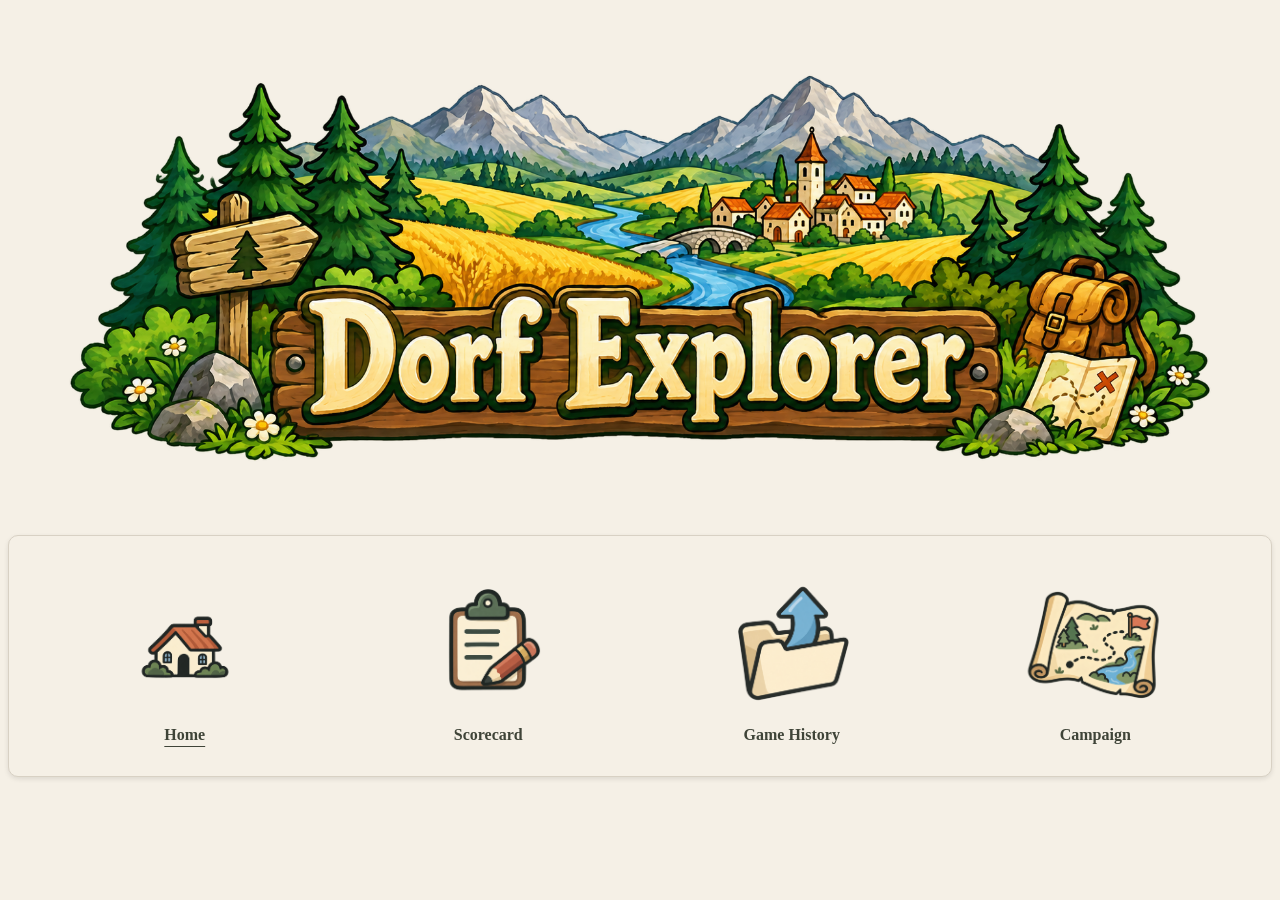
==== index.html @ d291aa65 "feat: add campaign tracking, score editing, and remaining specials" ====
<html>
<head>
    <meta charset="UTF-8">
    <link rel="stylesheet" href="style.css">
    <meta name="viewport" content="width=device-width, initial-scale=1.0">
  
</head>
<body>
<img class="banner" src="assets/dorfexplorerbanner.png">
  
<nav class="main-menu" aria-label="Main navigation">
    <a class="menu-link" href="index.html" aria-current="page"><img src="assets/home.png" alt="" class="menu-icon"><span>Home</span></a>
    <a class="menu-link" href="scores.html"><img src="assets/scorecard.png" alt="" class="menu-icon"><span>Scorecard</span></a>
    <a class="menu-link" href="campaign.html"><img src="assets/load.png" alt="" class="menu-icon"><span>Game History</span></a>
    <a class="menu-link" href="campaign-tracker.html"><img src="assets/campaign.png" alt="" class="menu-icon"><span>Campaign</span></a>
</nav>


<script type="module" src="js/app.js"></script>
</body>
</html>
---- style.css ----
:root {
    --cream: #F5F0E6;
    --text: #3F4438;
    --forest: #465C43;
    --sage: #6F8F68;
    --deep-sage: #587653;
    --card: #FFFCF6;
    --border: #D8D1C4;
}


body {
    background-color:var(--cream);
    color: var(--text);
    font-family: Georgia, "Times New Roman", serif;
}

h1, h2, h3 {
    color: var(--forest);
    justify-self: center;
    
}

button {
    background-color: var(--sage);
    color: var(--card);

    border: none;
    border-radius: 6px;

    padding: 0.6rem 1rem;
    font-size: 1rem;

    cursor: pointer;
    justify-self: center;
}

button:hover {
    background-color: var(--deep-sage);
}

.total {
    font-size: 1.5rem;
    font-weight: bold;
    justify-self: right;
    padding: 1rem;
    border: 1px solid var(--border);
    border-radius: 10px;
    background-color: var(--cream);
    box-shadow: 0 2px 5px rgba(0, 0, 0, 0.1);
    grid-column: -2 / -1;
}

.main-menu {
    display: grid;
    grid-template-columns: repeat(4, 1fr);
    gap: 1rem;
    border: 1px solid var(--border);
    border-radius: 10px;
    background-color: var(--cream);
    padding: 2rem;
    box-shadow: 0 2px 5px rgba(0, 0, 0, 0.1);
    margin-bottom: 2.5rem;

}

.menu-link {
    display: grid;
    grid-template-rows: 150px auto;
    justify-items: center;
    align-items: end;
    gap: 0.5rem;

    text-align: center;

    color: var(--text);
    font-weight: bold;
    text-align: center;
    text-decoration: none;
}

.menu-link:hover {
    color: var(--forest);
    text-decoration: underline;
}

.menu-icon {
    width: 100%;
    max-width: 150px;
    height: 150px;
    object-fit: contain;
}

.score-grid {
    display: grid;
    grid-template-columns: repeat(3, 1fr);
    gap: 2rem;
    border: 1px solid var(--border);
    border-radius: 10px;
    background-color: var(--cream);
    padding: 2rem;
    box-shadow: 0 2px 5px rgba(0, 0, 0, 0.1);
    margin-bottom: 2.5rem;
}

.score-grid h3 {
    grid-column: 1 / -1;
}

@media (max-width: 700px) {
    .score-grid {
        grid-template-columns: 1fr;

    input,
    button {
        font-size: 1rem;
        }

    input[type="number"] {
        width: 100%;
        box-sizing: border-box;
        }
    }
}

.score-item label {
    display: block;
}



.score-icon {
    width: 100%;
    max-width: 80px;
    height: auto;
    justify-self: center;

}

.mini-icon {
    width: 100%;
    max-width: 50px;
    height: auto;
    justify-self: center;

}
.score-item {
    padding: 1rem;
    border: 1px solid var(--border);
    border-radius: 10px;
    background-color: var(--card);
    box-shadow: 0 2px 5px rgba(0, 0, 0, 0.1);
    display: grid;
    grid-template-columns: auto 1fr auto;
    align-items: center;
    gap: 1rem;
}

.score-item input {
    width: 3rem;
}

.score-item.flag-card {
    grid-template-areas:
        "icon icon"
        "title title"
        "entry entry"
        "calculation calculation"
        "navigation navigation";
}

.flag-card > .icon-stack {
    grid-area: icon;
    justify-self: center;
}

.flag-card .overlay-icon {
    width: 28px;
}

.flag-inputs {
    grid-area: entry;
    display: grid;
    gap: 0.25rem;
    justify-self: center;
}

.flag-entry {
    display: flex;
    align-items: center;
    gap: 0.5rem;
}

.flag-entry .mini-icon {
    width: 24px;
    height: 24px;
    object-fit: contain;
}

.flag-entry label {
    display: flex;
    align-items: center;
}

.next-card-button {
    grid-column: 1 / -1;
    justify-self: end;
    align-self: end;
    min-height: 44px;
}

.next-card-button:focus-visible {
    outline: 3px solid var(--forest);
    outline-offset: 3px;
}

.banner {
    width: 100%;
    justify-self: center;
}

.icon-stack {
    position: relative;
    width: 100px;
}

.base-icon {
    width: 100%;
    max-width: 80px;
    height: auto;
    opacity: 0.8;
}

.overlay-icon {
    position: absolute;
    width: 50px;
    right: 30px;
    bottom: -8px;
    filter: drop-shadow(3px 3px 3px rgba(0, 0, 0, 0.3));
}


.score-summary {
    max-width: 500px;
    margin: 2rem auto;
    padding: 1.5rem;
    background-color: var(--card);
    border: 1px solid var(--border);
    border-radius: 12px;
    box-shadow: 0 2px 8px rgba(0,0,0,0.1);
}

.summary-header-row {
    display: grid;
    grid-template-columns: 1fr auto;
    gap: 1rem;
    font-weight: 700;
    margin-top: 0.75rem;
}

.summary-expand-row {
    display: grid;
    grid-template-columns: 1fr auto;
    gap: 1rem;
    font-style: italic;
    text-indent: 1rem;
}

.summary-row {
    display: grid;
    grid-template-columns: 1fr auto;
    gap: 1rem;
    margin-top: 0.75rem;
}

.index-item {

    gap: 2rem;
    border: 1px solid var(--border);
    border-radius: 10px;
    background-color: var(--cream);
    padding: 2rem;
    box-shadow: 0 2px 5px rgba(0, 0, 0, 0.1);
    margin-bottom: 2.5rem;
    max-width: 300px;
    justify-self: unset;
}


.score-chip {
    --chip-colour: #E2B43E;

    position: relative;

    width: 3.25rem;
    aspect-ratio: 1;

    display: grid;
    place-items: center;

    padding: 0;

    color: #252820;
    background-color: var(--card);

    border: 4px solid var(--chip-colour);
    border-radius: 0.7rem;

    font: inherit;
    font-size: 1.4rem;
    font-weight: bold;

    box-shadow: 0 2px 3px rgba(0, 0, 0, 0.15);
    cursor: pointer;
}

.score-chip--field {
    --chip-colour: #E2B43E;
}

.score-chip--forest {
    --chip-colour: #7FA356;
}

.score-chip--village {
    --chip-colour: #C9654E;
}

.score-chip--railway {
    --chip-colour: #9A7048;
}

.score-chip--river {
    --chip-colour: #72B5C4;
}


.score-chip::after {
    content: "×";

    position: absolute;
    top: -0.45rem;
    right: -0.45rem;

    width: 1.15rem;
    height: 1.15rem;

    display: grid;
    place-items: center;

    color: white;
    background-color: var(--chip-colour);
    border-radius: 50%;

    font-size: 0.8rem;
    line-height: 1;
}



#saved-games-list {
    display: grid;
    gap: 0.35rem;
}

details.saved-game {
    display: block;
    background-color: var(--card);
    border: 1px solid var(--border);
    border-left: 6px solid var(--sage);
    border-radius: 10px;

    box-shadow: 0 2px 5px rgba(0, 0, 0, 0.1);
    overflow: hidden;
    gap: 0.5rem;
}

.saved-game summary {
    display: flex;
    align-items: center;
    justify-content: space-between;
    gap: 1.5rem;

    padding: 1.25rem 1.5rem;
    cursor: pointer;
}

.saved-game summary:hover {
    background-color: var(--cream);
}

.saved-game-total {
    color: var(--forest);
    font-size: 1.5rem;
    font-weight: bold;
}

.saved-game-date {
    text-align: right;
}

.saved-game-details {
    padding: 0 1.5rem 1.5rem;
    border-top: 1px solid var(--border);
}

.saved-game-details h3 {
    margin: 1.25rem 0 1rem;
    color: var(--forest);
}

.score-breakdown {
    margin: 0;
}

.score-breakdown-row {
    display: flex;
    justify-content: space-between;
    gap: 1rem;

    padding: 0.5rem 0;
    border-bottom: 1px solid var(--border);
}

.score-breakdown-row:last-child {
    border-bottom: none;
}

.score-breakdown-row dt,
.score-breakdown-row dd {
    margin: 0;
}

.score-breakdown-row dd {
    font-weight: bold;
}

@media (max-width: 600px) {
    .saved-game summary {
        align-items: flex-start;
        flex-direction: column;
        gap: 0.4rem;
    }

    .saved-game-date {
        text-align: left;
    }
}


.special-entry-controls {
    display: flex;
    flex-direction: column;
    align-items: flex-start;
    gap: 0.4rem;
}

.saved-game-ranking {
    margin: 0.25rem 0 1rem;
    color: var(--forest);
    font-weight: bold;
}


.special-tile {
    display: grid;

    grid-template-columns: 1fr auto;

    grid-template-areas:
        "icon icon"
        "title title"
        "description entry"
        "scores scores"
        "calculation calculation"
        "navigation navigation";

    column-gap: 1.5rem;
    row-gap: 1rem;

    align-items: center;
}

.special-tile > .next-card-button {
    grid-area: navigation;
}

.special-tile > .score-icon {
    grid-area: icon;

    width: 100px;
    height: 100px;

    object-fit: contain;
    justify-self: center;
}

.special-tile > h3 {
    grid-area: title;

    margin: 0;
    text-align: center;
}

.special-tile > p {
    grid-area: description;

    margin: 0;
}

.heart-entry {
    display: flex;
    align-items: center;
    gap: 0.5rem;
}

.heart-entry .mini-icon {
    width: 40px;
    height: 40px;
    object-fit: contain;
}

.golden-heart-icon {
    filter: sepia(1) saturate(4);
}

.special-entry {
    grid-area: entry;
    display: grid;
    gap: 0.25rem;
}

.entered-scores {
    grid-area: scores;

    display: flex;
    flex-wrap: wrap;
    justify-content: center;
    gap: 0.6rem;

    min-height: 3.25rem;
}

.special-calculation {
    grid-area: calculation;

    padding-top: 0.75rem;
    border-top: 1px solid var(--border);
}


.special-entry-controls {
    display: flex;
    align-items: center;
    gap: 0.4rem;
}


@media (max-width: 600px) {
    .special-tile {
        grid-template-columns: 1fr;

        grid-template-areas:
            "icon"
            "title"
            "description"
            "entry"
            "scores"
            "calculation";
    }

    .special-entry {
        justify-self: center;
    }
}

.score-grid > .total {
    align-self: start;
    justify-self: center;
    height: fit-content;
}



.save-actions {
    display: flex;
    justify-content: center;
    align-items: center;
    flex-wrap: wrap;
    gap: 0.75rem;

    margin: 1.5rem 0 2.5rem;
}

.score-validation-message { color: #9a3f35; text-align: center; }
.score-item input[aria-invalid="true"] { outline: 2px solid #9a3f35; outline-offset: 2px; }

.save-button {
    display: inline-flex;
    align-items: center;
    justify-content: center;
    gap: 0.65rem;

    width: fit-content;
    max-width: 100%;
    box-sizing: border-box;
    min-height: 44px;

    padding: 0.7rem 1rem;

    background-color: var(--sage);
    color: white;

    border: none;
    border-radius: 8px;

    font-family: inherit;
    font-size: 1rem;
    font-weight: bold;
    white-space: nowrap;

    cursor: pointer;
}

.save-button-icon {
    width: 36px;
    height: 36px;
    object-fit: contain;
}

.save-button:hover {
    background-color: var(--deep-sage);
}

.save-button:focus-visible {
    outline: 3px solid var(--forest);
    outline-offset: 3px;
}


@media (max-width: 700px) {
    .save-actions {
        display: flex;
        justify-content: center;
    }

    #save-game {
        width: fit-content;
        max-width: 100%;
        white-space: normal;
        min-height: 44px;

        padding: 0.6rem 0.9rem;
        gap: 0.5rem;
    }

    #save-game img {
        width: 28px;
        height: 28px;
        max-width: 28px;

        object-fit: contain;
        flex-shrink: 0;
    }
}

.saved-game-actions {
    display: flex;
    align-items: center;
    flex-wrap: wrap;
    gap: 1rem;
    justify-content: flex-end;

    margin-top: 1.25rem;
}

.delete-game-button {
    background-color: transparent;
    color: #9a3f35;

    border: 1px solid #9a3f35;
    padding: 0.55rem 0.85rem;
}

.delete-game-button:hover {
    background-color: #9a3f35;
    color: white;
}

a.delete-game-button {
    border-radius: 6px;
    font-family: Arial, sans-serif;
    font-size: 1rem;
    text-decoration: none;
}

a.delete-game-button:focus-visible {
    outline: 3px solid #9a3f35;
    outline-offset: 3px;
}




.campaign-tracker {
    max-width: 1320px;
    margin: 0 auto 4rem;
    padding: 0 1rem;
}

.campaign-management { margin-bottom: 1.5rem; padding: 1.25rem; background: var(--card); border: 1px solid var(--border); border-radius: 12px; }
.campaign-statistics { display: flex; flex-wrap: wrap; gap: 1rem 2rem; margin: 0 0 1rem; }
.campaign-statistics dt { font-size: 0.85rem; margin-bottom: 0.35rem; }
.campaign-statistics dd { margin: 0; color: var(--forest); font-weight: bold; }
.campaign-management-actions { display: flex; flex-wrap: wrap; gap: 0.75rem; }
.campaign-management-actions button { min-height: 44px; }
.campaign-import-label { cursor: pointer; }
.campaign-import-input { position: absolute; width: 1px; height: 1px; overflow: hidden; clip-path: inset(50%); }
.campaign-management-actions:has(.campaign-import-input:focus-visible) .campaign-import-label { outline: 3px solid var(--forest); outline-offset: 3px; }
.campaign-archive-list { list-style: none; padding: 0 !important; }
.campaign-archive-list li { margin: 0.75rem 0; }
.campaign-archive-list button { width: 100%; text-align: left; line-height: 1.5; overflow-wrap: anywhere; }

.campaign-heading {
    display: flex;
    align-items: center;
    justify-content: space-between;
    gap: 2rem;
    margin: 2rem 0;
}

.campaign-heading h1 { font-size: clamp(2rem, 4vw, 3rem); margin: 0.35rem 0; }
.campaign-heading p { max-width: 620px; line-height: 1.6; }
.eyebrow { color: var(--deep-sage); font-size: 0.8rem; letter-spacing: 0.12em; text-transform: uppercase; }
.campaign-tracker a, .history-movement a { color: var(--forest); }

.movement-wallet, .history-movement {
    display: flex;
    align-items: center;
    justify-content: space-between;
    flex-wrap: wrap;
    gap: 2rem;
    padding: 2rem;
    border: 1px solid var(--border);
    border-radius: 16px;
    background: var(--card);
}

.movement-balance { display: grid; gap: 0.35rem; }
.movement-balance > strong { color: var(--forest); font-size: 4.5rem; line-height: 1.1; }
.movement-totals strong, .campaign-discoveries strong { font-size: 1.3rem; color: var(--forest); }
.campaign-discoveries { border-left: 1px solid var(--border); padding-left: 2rem; }
.campaign-status { min-height: 1.5em; line-height: 1.5; }
.campaign-notice { padding: 1rem; background: #ede1bc; border-radius: 8px; line-height: 1.6; }
.campaign-next { display: grid; grid-template-columns: 1fr 1fr; gap: 2rem; align-items: center; margin-bottom: 2rem; }
.campaign-next h2 { margin: 0.4rem 0; }
.campaign-next p { line-height: 1.6; }
.campaign-choices { display: grid; gap: 0.5rem; }
.campaign-choice { width: 100%; min-height: 48px; text-align: left; }
.campaign-tracker button:disabled { opacity: 0.45; cursor: default; }
.campaign-layout { display: grid; grid-template-columns: minmax(0, 1fr) 290px; gap: 1.5rem; align-items: start; }
.campaign-board { border: 1px solid var(--border); border-radius: 16px; overflow: hidden; background: #edf1e8; }
.campaign-board-heading { padding: 1.5rem 1.5rem 0; }
.campaign-board-heading h2 { margin: 0 0 0.5rem; }
.campaign-board-heading span { font-size: 0.9rem; }
.campaign-legend { display: flex; flex-wrap: wrap; gap: 1rem; padding: 0 1.5rem; font-size: 0.85rem; }
.campaign-map { overflow: auto; }
.campaign-map svg { display: block; width: 100%; min-width: 680px; height: auto; }
.campaign-route { fill: none; stroke: #b6c3a9; stroke-width: 2; }
.campaign-step { cursor: default; }
.campaign-step > circle { fill: #fffdf5; stroke: #849178; stroke-width: 2; }
.campaign-step .campaign-step-hit { fill: transparent; stroke: none; }
.campaign-step.is-filled > circle:not(.campaign-step-hit) { fill: #587653; stroke: #465c43; }
.campaign-step.is-available > circle:not(.campaign-step-hit) { stroke: #a66f28; stroke-width: 4; fill: #fff1c5; }
.campaign-step[aria-disabled="false"] { cursor: pointer; }
.campaign-step[aria-disabled="false"]:hover > circle:not(.campaign-step-hit),
.campaign-step:focus > circle:not(.campaign-step-hit) { stroke: #263f25; stroke-width: 5; }
.campaign-step:focus { outline: none; }
.campaign-heart { text-anchor: middle; font-size: 15px; fill: #a84c3e; pointer-events: none; }
.campaign-hex polygon { fill: #dce3d3; stroke: #b8c3aa; stroke-width: 2; }
.campaign-hex text { fill: #53604b; text-anchor: middle; font-family: Georgia, serif; }
.campaign-node-kind { font-size: 9px; letter-spacing: 1px; }
.campaign-node-name { font-size: 16px; font-weight: bold; }
.campaign-node-state { font-size: 11px; }
.campaign-hex.is-unlocked polygon { fill: #465c43; stroke: #30452d; }
.campaign-hex.is-unlocked text { fill: #fffdf5; }
.campaign-sidebar { display: grid; gap: 1rem; }
.campaign-panel { padding: 1.25rem; background: var(--card); border: 1px solid var(--border); border-radius: 12px; }
.campaign-panel h2 { font-size: 1.25rem; margin: 0 0 0.75rem; }
.campaign-panel p, .campaign-panel li { line-height: 1.65; font-size: 0.95rem; }
.campaign-panel ul { padding-left: 1.25rem; }
.campaign-panel .campaign-achievements { padding: 0; margin: 0; list-style: none; }
.campaign-achievement { display: grid; gap: 0.2rem; padding: 0.7rem 0; border-bottom: 1px solid var(--border); }
.campaign-achievement:last-child { border-bottom: 0; }
.campaign-achievement > :last-child { font-size: 0.8rem; color: #686b61; }
.campaign-achievement.is-unlocked > :first-child { font-weight: bold; color: var(--forest); }
.campaign-achievement.is-unlocked > :first-child::before { content: "✓ "; }
.campaign-panel label { display: grid; gap: 0.4rem; }
.campaign-panel input { padding: 0.65rem; max-width: 100%; box-sizing: border-box; border: 1px solid var(--border); border-radius: 6px; font: inherit; background: #fff; color: var(--text); }
#campaign-players { width: 100%; margin-top: 0.5rem; }
.campaign-panel summary { cursor: pointer; color: var(--forest); line-height: 1.5; }
.history-movement { margin: 1.5rem 0; }
.history-movement strong { font-size: 2rem; color: var(--forest); }
#history-movement-note:empty { display: none; }
.button-link { display: inline-block; background: var(--sage); color: var(--card) !important; padding: 0.85rem 1.1rem; border-radius: 6px; text-decoration: none; }
.button-link:hover { background: var(--deep-sage); }
.campaign-tracker :is(button, a, input, summary):focus-visible, .button-link:focus-visible { outline: 3px solid var(--forest); outline-offset: 3px; }
.main-menu .menu-link[aria-current="page"] { text-decoration: underline; text-underline-offset: 0.35rem; }

@media (max-width: 950px) {
    .campaign-layout { grid-template-columns: minmax(0, 1fr); }
    .campaign-sidebar { grid-template-columns: repeat(2, minmax(0, 1fr)); }
    .campaign-sidebar > details { grid-column: 1 / -1; }
}

@media (max-width: 700px) {
    .main-menu { grid-template-columns: repeat(2, 1fr); padding: 1rem; gap: 1rem; }
    .main-menu .menu-link { grid-template-rows: 70px auto; }
    .main-menu .menu-icon { max-width: 70px; height: 70px; }
    .campaign-heading { flex-direction: column; align-items: flex-start; gap: 0; }
    .movement-wallet, .history-movement { padding: 1.25rem; gap: 1.25rem; }
    .movement-balance { width: 100%; }
    .campaign-discoveries { border: 0; padding: 0; }
    .campaign-next, .campaign-sidebar { grid-template-columns: minmax(0, 1fr); }
    .campaign-next { gap: 0.5rem; }
    .campaign-map { max-height: 720px; }
}
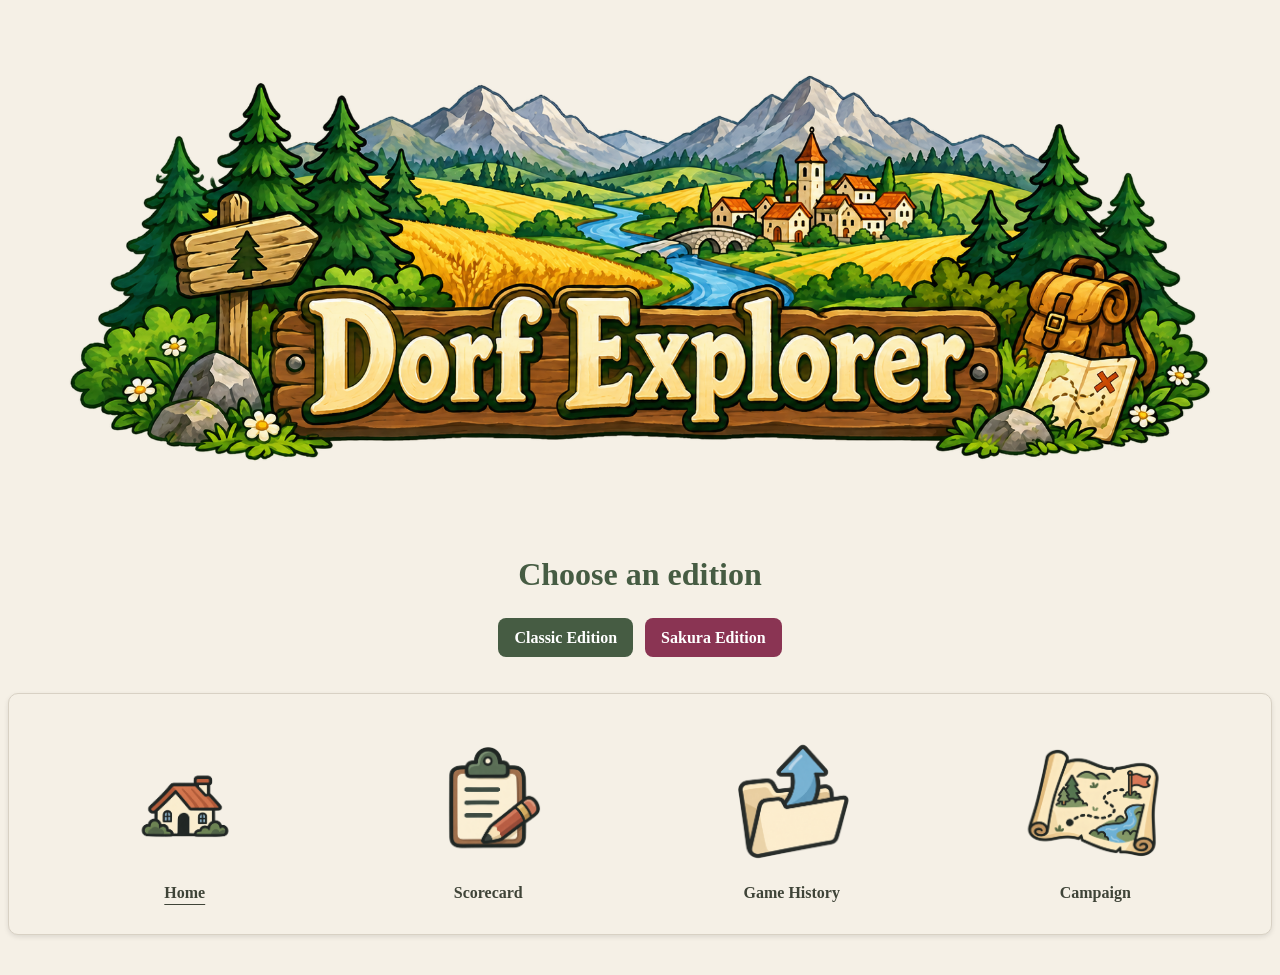
==== commit 25c4d580: "adding Sakura edition support" ====
--- a/index.html
+++ b/index.html
@@ -1,13 +1,19 @@
 <html>
 <head>
     <meta charset="UTF-8">
-    <link rel="stylesheet" href="style.css">
+    <link rel="stylesheet" href="style.css?v=fdb65b1ae0a8">
     <meta name="viewport" content="width=device-width, initial-scale=1.0">
   
 </head>
 <body>
 <img class="banner" src="assets/dorfexplorerbanner.png">
-  
+
+<main class="edition-picker" aria-labelledby="edition-title">
+    <h1 id="edition-title">Choose an edition</h1>
+    <a class="primary-button" href="scores.html">Classic Edition</a>
+    <a class="primary-button sakura-button" href="sakura.html">Sakura Edition</a>
+</main>
+
 <nav class="main-menu" aria-label="Main navigation">
     <a class="menu-link" href="index.html" aria-current="page"><img src="assets/home.png" alt="" class="menu-icon"><span>Home</span></a>
     <a class="menu-link" href="scores.html"><img src="assets/scorecard.png" alt="" class="menu-icon"><span>Scorecard</span></a>
@@ -15,7 +21,6 @@
     <a class="menu-link" href="campaign-tracker.html"><img src="assets/campaign.png" alt="" class="menu-icon"><span>Campaign</span></a>
 </nav>
 
-
-<script type="module" src="js/app.js"></script>
+<script type="module" src="js/bootstrap.js?v=fdb65b1ae0a8"></script>
 </body>
-</html>+</html>
--- a/style.css
+++ b/style.css
@@ -7,6 +7,8 @@
     --card: #FFFCF6;
     --border: #D8D1C4;
 }
+
+#app-load-status { padding: 1rem; margin: 1rem; border: 1px solid #9a3f35; border-radius: 8px; background: var(--card); color: #9a3f35; }
 
 
 body {
@@ -91,6 +93,74 @@
     object-fit: contain;
 }
 
+.edition-picker {
+    text-align: center;
+    margin: 1rem auto 2rem;
+}
+
+.edition-picker a {
+    display: inline-block;
+    margin: .25rem;
+    padding: .65rem 1rem;
+    border-radius: .5rem;
+    background: var(--forest);
+    color: white;
+    font-weight: bold;
+    text-decoration: none;
+}
+
+.edition-picker .sakura-button,
+.sakura-edition .sakura-button {
+    background: #8a3453;
+    color: white;
+}
+
+.edition-picker a:hover { text-decoration: underline; }
+
+.sakura-edition {
+    --cream: #fcf0f3;
+    --card: #fffafb;
+    --forest: #6a2941;
+    --sage: #8a3453;
+    --deep-sage: #6a2941;
+    --border: #dfbdc8;
+}
+
+.sakura-main { max-width: 68rem; margin: 1.5rem auto; padding: 0 .75rem; }
+.sakura-banner { display: block; width: min(100%, 44rem); height: auto; margin-inline: auto; }
+.sakura-navigation { display: flex; flex-wrap: wrap; justify-content: center; gap: .75rem 1.25rem; }
+.sakura-navigation a { color: var(--forest); }
+.sakura-navigation a[aria-current="page"] { font-weight: bold; }
+.sakura-panel { margin-block: 1.5rem; padding: 1rem; background: var(--card); border: 1px solid var(--border); border-radius: .75rem; }
+.sakura-panel h2, .sakura-panel h3 { justify-self: start; }
+#sakura-achievements { display: grid; grid-template-columns: repeat(auto-fit, minmax(min(100%, 17rem), 1fr)); gap: .75rem; }
+#sakura-score-fields .score-grid { grid-template-columns: repeat(auto-fit, minmax(min(100%, 14rem), 1fr)); padding: 1rem; gap: 1rem; }
+#sakura-score-fields .sakura-score-card {
+    grid-template-columns: minmax(0, 1fr);
+    grid-template-areas: "icon" "title" "entry" "scores" "calculation" "navigation";
+    grid-template-rows: auto auto auto 1fr auto auto;
+    align-content: start;
+    overflow-wrap: anywhere;
+}
+#sakura-score-fields .sakura-score-card[hidden] { display: none; }
+#sakura-score-fields .sakura-score-card > h3 { justify-self: center; }
+#sakura-score-fields .special-entry, .sakura-number-entry { grid-area: entry; justify-self: center; }
+.sakura-number-entry { display: flex; align-items: center; flex-wrap: wrap; justify-content: center; gap: .5rem; }
+.sakura-number-entry + .sakura-number-entry { grid-area: scores; }
+#sakura-score-fields .special-calculation { text-align: center; }
+#sakura-score-fields input[type="number"] { box-sizing: border-box; width: 5rem; flex-shrink: 0; font: inherit; padding: .25rem; }
+.score-chip--sakura-cherry { --chip-colour: #b64f77; }
+.score-chip--sakura-rice { --chip-colour: #5c823f; }
+.score-chip--sakura-village { --chip-colour: #b34e3a; }
+.score-chip--sakura-road { --chip-colour: #805a46; }
+.score-chip--sakura-river { --chip-colour: #367e97; }
+.score-chip--sakura-wraparound { --chip-colour: #6f6480; }
+.score-chip--sakura-double { --chip-colour: #8a6225; }
+.sakura-panel li { margin-block: .45rem; }
+.sakura-panel li button { margin-inline-start: .5rem; padding: .3rem .6rem; }
+.sakura-panel button:disabled { opacity: .6; cursor: default; }
+#sakura-status { color: var(--forest); font-weight: bold; }
+
 .score-grid {
     display: grid;
     grid-template-columns: repeat(3, 1fr);
@@ -143,6 +213,28 @@
     height: auto;
     justify-self: center;
 
+}
+
+.construction-landscapes {
+    display: grid;
+    gap: 0.75rem;
+    width: 100%;
+}
+
+.construction-landscapes label {
+    display: grid;
+    grid-template-columns: 32px auto 1fr;
+    align-items: center;
+    gap: 0.5rem;
+    cursor: pointer;
+}
+
+.construction-landscapes .mini-icon { width: 32px; }
+.construction-landscapes input[type="checkbox"],
+#circus {
+    width: 1.25rem;
+    height: 1.25rem;
+    accent-color: var(--forest);
 }
 .score-item {
     padding: 1rem;
@@ -703,10 +795,25 @@
 
 
 .campaign-tracker {
+    overflow-anchor: none;
     max-width: 1320px;
     margin: 0 auto 4rem;
     padding: 0 1rem;
 }
+
+.manual-achievements { max-width: 1100px; margin: 2rem auto; padding: 1.25rem; border: 1px solid var(--border); border-radius: 12px; background: var(--card); }
+.manual-achievements p { line-height: 1.6; }
+.manual-check-list { display: grid; grid-template-columns: repeat(auto-fit, minmax(min(100%, 280px), 1fr)); gap: 1rem; }
+.manual-check-card { padding: 1rem; border: 1px solid var(--border); border-radius: 8px; background: var(--cream); overflow-wrap: anywhere; }
+.manual-check-card h3 { margin: 0 0 0.75rem; }
+.manual-check-card label, .manual-check-form label { display: grid; gap: 0.4rem; }
+.manual-check-card .manual-check-confirmation { display: flex; align-items: flex-start; gap: 0.5rem; margin-top: 1rem; line-height: 1.5; }
+.manual-check-confirmation input { flex-shrink: 0; width: 1.1rem; height: 1.1rem; }
+.manual-check-form { display: grid; gap: 0.75rem; margin-top: 1.5rem; }
+.manual-achievements input:not([type="checkbox"]), .manual-achievements textarea { box-sizing: border-box; padding: 0.6rem; border: 1px solid var(--border); border-radius: 6px; font: inherit; max-width: 100%; }
+.manual-achievements input[type="number"] { width: 8rem; }
+.manual-achievements :is(button,input,textarea):disabled { opacity: 0.5; }
+.manual-achievements :is(button,input,textarea):focus-visible { outline: 3px solid var(--forest); outline-offset: 3px; }
 
 .campaign-management { margin-bottom: 1.5rem; padding: 1.25rem; background: var(--card); border: 1px solid var(--border); border-radius: 12px; }
 .campaign-statistics { display: flex; flex-wrap: wrap; gap: 1rem 2rem; margin: 0 0 1rem; }
@@ -766,6 +873,37 @@
 .campaign-legend { display: flex; flex-wrap: wrap; gap: 1rem; padding: 0 1.5rem; font-size: 0.85rem; }
 .campaign-map { overflow: auto; }
 .campaign-map svg { display: block; width: 100%; min-width: 680px; height: auto; }
+.sakura-map {
+    max-height: min(70vh, 700px);
+    margin-block: 1rem;
+    border: 1px solid var(--border);
+    border-radius: .75rem;
+    background: #f5f2e9;
+}
+.sakura-map svg {
+    min-width: 820px;
+    background: radial-gradient(ellipse at 23% 29%, #f7dae5, transparent 52%),
+        radial-gradient(ellipse at 76% 60%, #e4eddb, transparent 62%);
+}
+.sakura-map-line { fill: none; stroke: #96a688; stroke-width: 3; stroke-dasharray: 4 6; }
+.sakura-map-line--blossoms { stroke: #bc7290; }
+.sakura-blossom-shape { fill: #fff9fb; stroke: #a45877; stroke-width: 1.6; }
+.sakura-map-flower.is-filled .sakura-blossom-shape { fill: #b34e78; stroke: #863657; }
+.sakura-map-flower.is-available .sakura-blossom-shape { fill: #fff1c5; stroke: #863657; stroke-width: 2.2; }
+.sakura-map-flower[aria-disabled="false"]:hover .sakura-blossom-shape,
+.sakura-map-flower:focus .sakura-blossom-shape { stroke: #5d1b37; stroke-width: 3; }
+.sakura-map-label {
+    fill: #41483d;
+    stroke: #fffaf5;
+    stroke-width: 5;
+    paint-order: stroke;
+    font-size: 18px;
+    font-weight: bold;
+    text-anchor: middle;
+    pointer-events: none;
+}
+.sakura-map-cost { fill: #53243b; font-size: 12px; font-weight: bold; text-anchor: middle; pointer-events: none; }
+.sakura-map-flower.is-filled .sakura-map-cost { fill: #fff; }
 .campaign-route { fill: none; stroke: #b6c3a9; stroke-width: 2; }
 .campaign-step { cursor: default; }
 .campaign-step > circle { fill: #fffdf5; stroke: #849178; stroke-width: 2; }
